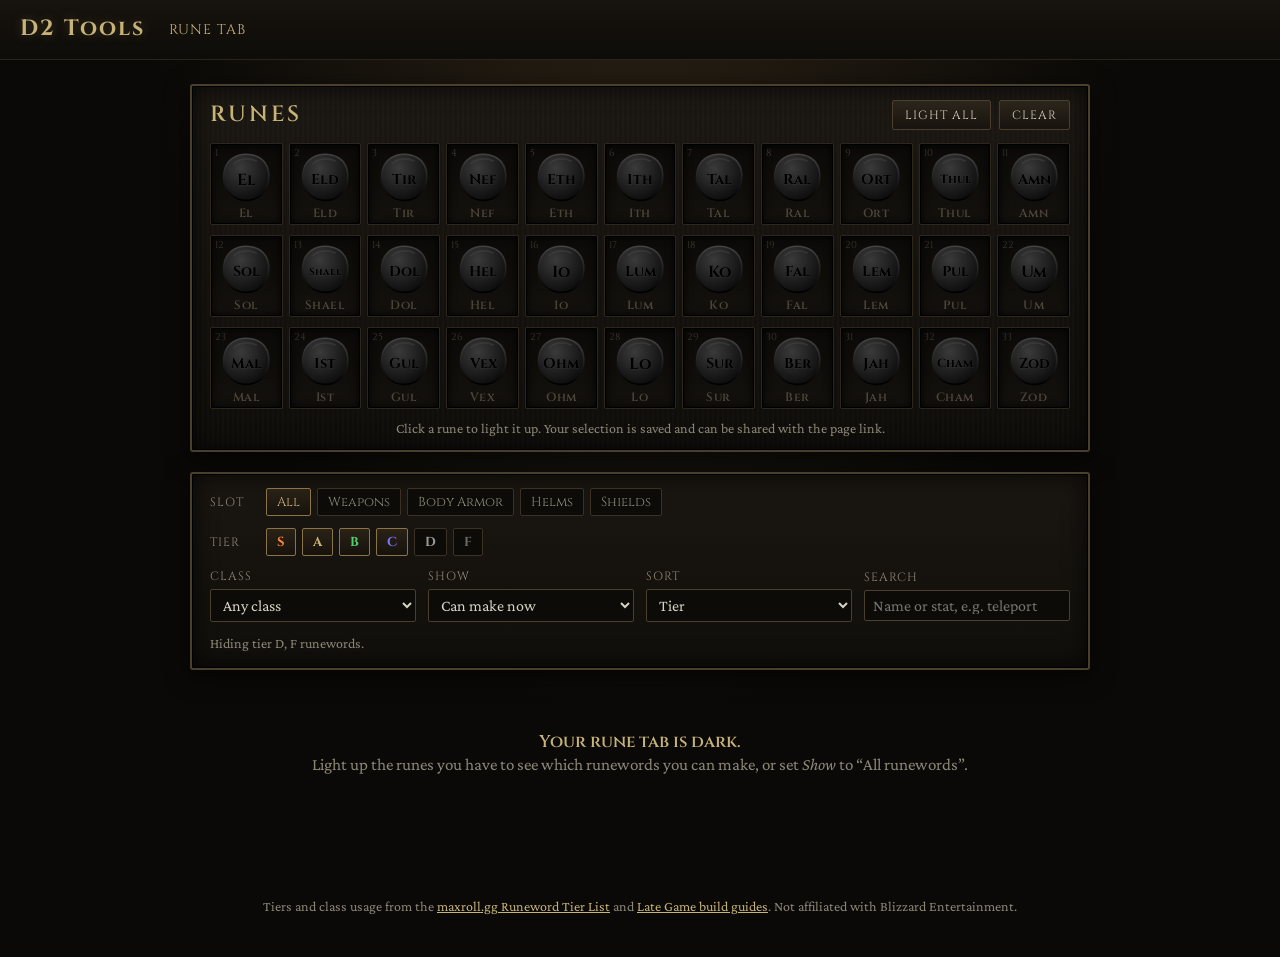
==== runes/index.html @ 654125ef "Add Rune Tab runeword finder and static site shell Static site for d2tools.drnz.se (GitHub Pages, CN" ====
<!doctype html>
<html lang="en">
<head>
  <meta charset="utf-8">
  <meta name="viewport" content="width=device-width, initial-scale=1">
  <title>Rune Tab · D2 Tools</title>
  <meta name="description" content="Light up the runes you own and see which Diablo II: Resurrected runewords you can make.">
  <link rel="stylesheet" href="../assets/site.css">
  <link rel="stylesheet" href="runes.css">
  <script type="module" src="app.js"></script>
</head>
<body>
  <header class="site-header">
    <a class="logo" href="../">D2 Tools</a>
    <nav>
      <a href="./" aria-current="page">Rune Tab</a>
    </nav>
  </header>

  <!-- Shared gradients for the rune stones -->
  <svg width="0" height="0" style="position:absolute" aria-hidden="true">
    <defs>
      <radialGradient id="stone-fill" cx="38%" cy="30%" r="75%">
        <stop offset="0%" stop-color="#f3c47a"/>
        <stop offset="45%" stop-color="#c9843a"/>
        <stop offset="100%" stop-color="#6e3d16"/>
      </radialGradient>
      <linearGradient id="stone-rim" x1="0" y1="0" x2="0" y2="1">
        <stop offset="0%" stop-color="#ffe0a8"/>
        <stop offset="100%" stop-color="#3b200b"/>
      </linearGradient>
    </defs>
  </svg>

  <main>
    <section class="stash panel" aria-labelledby="stash-title">
      <div class="stash-head">
        <h1 id="stash-title">Runes</h1>
        <div class="stash-actions">
          <button type="button" class="btn" data-action="all">Light all</button>
          <button type="button" class="btn" data-action="clear">Clear</button>
        </div>
      </div>
      <div class="rune-grid" id="rune-grid" role="group" aria-label="Runes – click to light up the ones you have"></div>
      <p class="stash-hint">Click a rune to light it up. Your selection is saved and can be shared with the page link.</p>
    </section>

    <section class="filters panel" aria-label="Filters">
      <div class="filter-row">
        <span class="filter-label">Slot</span>
        <div class="chips" id="slot-chips"></div>
      </div>
      <div class="filter-row">
        <span class="filter-label">Tier</span>
        <div class="chips" id="tier-chips"></div>
      </div>
      <div class="filter-row filter-grid">
        <label>
          <span class="filter-label">Class</span>
          <select id="class-select"></select>
        </label>
        <label>
          <span class="filter-label">Show</span>
          <select id="match-select">
            <option value="0">Can make now</option>
            <option value="1">Missing at most 1 rune</option>
            <option value="2">Missing at most 2 runes</option>
            <option value="all">All runewords</option>
          </select>
        </label>
        <label>
          <span class="filter-label">Sort</span>
          <select id="sort-select">
            <option value="tier">Tier</option>
            <option value="level">Required level</option>
            <option value="name">Name</option>
          </select>
        </label>
        <label>
          <span class="filter-label">Search</span>
          <input id="search" type="search" placeholder="Name or stat, e.g. teleport" autocomplete="off">
        </label>
      </div>
      <p class="filter-note" id="filter-note"></p>
    </section>

    <div id="results" aria-live="polite"></div>
  </main>

  <footer class="site-footer">
    Tiers and class usage from the <a href="https://maxroll.gg/d2/tierlists/runeword-tier-list">maxroll.gg Runeword Tier List</a>
    and <a href="https://maxroll.gg/d2/tierlists/overall-tier-list">Late Game build guides</a>.
    Not affiliated with Blizzard Entertainment.
  </footer>
</body>
</html>
---- assets/site.css ----
@import url("https://fonts.googleapis.com/css2?family=Cinzel:wght@400;600;700&family=Crimson+Pro:wght@400;500;600&display=swap");

:root {
  --bg: #0a0907;
  --bg-2: #13110d;
  --panel: #16130f;
  --panel-edge: #4a3f2c;
  --panel-edge-hi: #7a6a48;
  --text: #d8d2c4;
  --muted: #8d8778;
  --gold: #c7b377;        /* unique / runeword name */
  --magic: #7878ff;       /* magic property text */
  --orange: #e8a33d;      /* rune / crafted text */
  --red: #d44a3a;
  --white: #e6e6e6;
  --gray: #8a8a8a;        /* socketed / base text */
  --title-font: "Cinzel", "Trajan Pro", Georgia, serif;
  --body-font: "Crimson Pro", Georgia, serif;
  color-scheme: dark;
}

* { box-sizing: border-box; }

html, body { margin: 0; }

body {
  background:
    radial-gradient(ellipse at 50% -10%, #2a2115 0%, transparent 55%),
    var(--bg);
  color: var(--text);
  font-family: var(--body-font);
  font-size: 17px;
  line-height: 1.4;
  min-height: 100vh;
}

a { color: var(--gold); }

.site-header {
  display: flex;
  align-items: center;
  gap: 24px;
  padding: 14px 20px;
  border-bottom: 1px solid #2b241a;
  background: linear-gradient(#17130e, #0e0c09);
}

.site-header .logo {
  font-family: var(--title-font);
  font-weight: 700;
  font-size: 22px;
  letter-spacing: 2px;
  color: var(--gold);
  text-decoration: none;
  text-shadow: 0 0 12px rgba(199, 179, 119, .25);
}

.site-header nav { display: flex; gap: 18px; flex-wrap: wrap; }

.site-header nav a {
  font-family: var(--title-font);
  font-size: 14px;
  letter-spacing: 1px;
  color: var(--muted);
  text-decoration: none;
  text-transform: uppercase;
}

.site-header nav a:hover,
.site-header nav a[aria-current="page"] { color: var(--gold); }

main {
  max-width: 1200px;
  margin: 0 auto;
  padding: 24px 16px 64px;
}

h1, h2, h3 {
  font-family: var(--title-font);
  color: var(--gold);
  font-weight: 600;
  letter-spacing: 1px;
}

.panel {
  background: linear-gradient(#1a1611, #110f0b);
  border: 2px solid var(--panel-edge);
  box-shadow:
    inset 0 0 0 1px #000,
    inset 0 0 24px rgba(0, 0, 0, .8),
    0 6px 24px rgba(0, 0, 0, .6);
  border-radius: 3px;
}

.site-footer {
  text-align: center;
  color: var(--muted);
  font-size: 14px;
  padding: 24px 16px 40px;
}
---- runes/runes.css ----
/* ---- Rune stash ---------------------------------------------------------- */

.stash {
  max-width: 900px;
  margin: 0 auto 20px;
  padding: 14px 18px 12px;
  background:
    repeating-linear-gradient(90deg, rgba(255,255,255,.012) 0 2px, transparent 2px 5px),
    linear-gradient(#1b1712, #0f0d0a);
}

.stash-head {
  display: flex;
  align-items: center;
  justify-content: space-between;
  gap: 12px;
  margin-bottom: 12px;
}

.stash-head h1 {
  margin: 0;
  font-size: 22px;
  text-transform: uppercase;
  letter-spacing: 3px;
}

.stash-actions { display: flex; gap: 8px; }

.btn {
  font-family: var(--title-font);
  font-size: 12px;
  letter-spacing: 1px;
  text-transform: uppercase;
  color: var(--text);
  background: linear-gradient(#2c251b, #17130e);
  border: 1px solid var(--panel-edge);
  padding: 6px 12px;
  cursor: pointer;
  border-radius: 2px;
}

.btn:hover { border-color: var(--panel-edge-hi); color: var(--gold); }

.rune-grid {
  display: grid;
  gap: 10px 6px;
}

.rune-row {
  display: grid;
  grid-template-columns: repeat(var(--cols, 11), minmax(0, 1fr));
  gap: 6px;
}

.rune {
  position: relative;
  appearance: none;
  display: flex;
  flex-direction: column;
  align-items: center;
  gap: 3px;
  padding: 6px 2px 5px;
  background: linear-gradient(#0b0a08, #14110d);
  border: 1px solid #2d261c;
  box-shadow: inset 0 0 10px #000, inset 0 0 0 1px #000;
  cursor: pointer;
  color: inherit;
  font: inherit;
  border-radius: 2px;
  transition: border-color .15s;
  -webkit-tap-highlight-color: transparent;
}

.rune:hover { border-color: #5b4d33; }
.rune:focus-visible { outline: 2px solid var(--gold); outline-offset: 1px; }

.rune svg {
  width: 100%;
  max-width: 54px;
  aspect-ratio: 1;
  display: block;
  filter: grayscale(1) brightness(.32) contrast(1.1);
  transition: filter .2s;
}

.rune .rune-name {
  font-family: var(--title-font);
  font-size: 12px;
  font-weight: 600;
  color: #4d463a;
  letter-spacing: .5px;
  line-height: 1;
  transition: color .2s;
}

.rune .rune-num {
  position: absolute;
  top: 2px;
  left: 4px;
  font-size: 10px;
  color: #3d372d;
  font-family: var(--title-font);
}

.rune[aria-pressed="true"] {
  border-color: #8a6a32;
  background: radial-gradient(circle at 50% 40%, rgba(232,163,61,.18), transparent 70%), #0e0c09;
}

.rune[aria-pressed="true"] svg {
  filter: drop-shadow(0 0 6px rgba(255, 170, 60, .55));
}

.rune[aria-pressed="true"] .rune-name { color: var(--orange); }
.rune[aria-pressed="true"] .rune-num { color: #8a7650; }

.stone-glyph {
  font-family: var(--title-font);
  font-weight: 700;
  fill: #3a1d07;
  paint-order: stroke;
  stroke: rgba(255, 225, 170, .35);
  stroke-width: 1px;
}

.stash-hint {
  margin: 10px 0 0;
  font-size: 14px;
  color: var(--muted);
  text-align: center;
}

@media (max-width: 620px) {
  .stash { padding: 12px 8px 10px; }
  .rune-grid { gap: 6px; }
  .rune-row { gap: 3px; }
  .rune { padding: 4px 0 3px; }
  .rune .rune-name { font-size: 9px; letter-spacing: 0; }
  .rune .rune-num { display: none; }
}

/* ---- Filters ------------------------------------------------------------- */

.filters {
  max-width: 900px;
  margin: 0 auto 28px;
  padding: 14px 18px;
  display: grid;
  gap: 12px;
}

.filter-row { display: flex; align-items: center; gap: 12px; flex-wrap: wrap; }

.filter-label {
  font-family: var(--title-font);
  font-size: 12px;
  letter-spacing: 1px;
  text-transform: uppercase;
  color: var(--muted);
  min-width: 44px;
}

.filter-grid {
  display: grid;
  grid-template-columns: repeat(auto-fit, minmax(180px, 1fr));
  gap: 12px;
}

.filter-grid label { display: grid; gap: 4px; }

select, input[type="search"] {
  font-family: var(--body-font);
  font-size: 16px;
  color: var(--text);
  background: #0c0b08;
  border: 1px solid var(--panel-edge);
  padding: 6px 8px;
  border-radius: 2px;
  width: 100%;
}

select:focus, input:focus { outline: 1px solid var(--gold); }

.chips { display: flex; flex-wrap: wrap; gap: 6px; }

.chip {
  font-family: var(--title-font);
  font-size: 13px;
  color: var(--muted);
  background: #0c0b08;
  border: 1px solid #3a3124;
  padding: 4px 10px;
  border-radius: 2px;
  cursor: pointer;
}

.chip[aria-pressed="true"] {
  color: var(--gold);
  border-color: #8a7446;
  background: linear-gradient(#2a2217, #16120d);
}

.chip .tier-letter { font-weight: 700; }

.filter-note { margin: 0; font-size: 14px; color: var(--muted); }

/* ---- Results ------------------------------------------------------------- */

.slot-section { margin-bottom: 32px; }

.slot-section h2 {
  display: flex;
  align-items: baseline;
  gap: 10px;
  font-size: 20px;
  margin: 0 0 12px;
  padding-bottom: 6px;
  border-bottom: 1px solid #2b241a;
}

.slot-section h2 .count { font-size: 14px; color: var(--muted); font-family: var(--body-font); }

.tiles {
  display: grid;
  grid-template-columns: repeat(auto-fill, minmax(270px, 1fr));
  gap: 14px;
  align-items: start;
}

.tile {
  position: relative;
  background: rgba(4, 4, 4, .92);
  border: 1px solid #2c2c2c;
  box-shadow: 0 4px 18px rgba(0,0,0,.6);
  padding: 14px 14px 12px;
  text-align: center;
  font-family: var(--body-font);
  font-size: 16px;
  line-height: 1.3;
}

.tile.partial { opacity: .78; border-style: dashed; }

.tile-name {
  font-family: var(--title-font);
  color: var(--gold);
  font-size: 19px;
  font-weight: 600;
  margin: 0 22px 2px;
}

.tile-bases { color: var(--gray); font-size: 15px; }

.tile-runes { color: var(--gold); margin: 4px 0; letter-spacing: .3px; }
.tile-runes .missing { color: var(--red); }

.tile-level { color: var(--white); font-size: 15px; }
.tile-level.too-high { color: var(--red); }

.tile-stats { list-style: none; padding: 0; margin: 8px 0 0; color: var(--magic); }
.tile-stats li { margin: 1px 0; }

.tile-note { color: var(--gray); font-size: 14px; font-style: italic; margin-top: 6px; }

.tier-badge {
  position: absolute;
  top: 8px;
  right: 8px;
  width: 26px;
  height: 26px;
  display: grid;
  place-items: center;
  font-family: var(--title-font);
  font-weight: 700;
  font-size: 14px;
  border: 1px solid currentColor;
  border-radius: 2px;
}

.tier-S { color: #ff8a3d; }
.tier-A { color: #c7b377; }
.tier-B { color: #4fd06a; }
.tier-C { color: #7878ff; }
.tier-D { color: #9a9a9a; }
.tier-F { color: #6a6a6a; }

.tile-usage {
  margin-top: 10px;
  padding-top: 8px;
  border-top: 1px solid #1f1f1f;
  display: flex;
  flex-wrap: wrap;
  justify-content: center;
  gap: 4px;
}

.use-chip {
  font-size: 13px;
  color: #b8b0a0;
  background: #121110;
  border: 1px solid #2a2722;
  padding: 1px 7px;
  border-radius: 10px;
  white-space: nowrap;
}

.use-chip b { font-weight: 600; }

.empty {
  max-width: 900px;
  margin: 0 auto;
  text-align: center;
  color: var(--muted);
  padding: 32px 16px;
}

.empty strong { color: var(--gold); font-family: var(--title-font); font-weight: 600; }
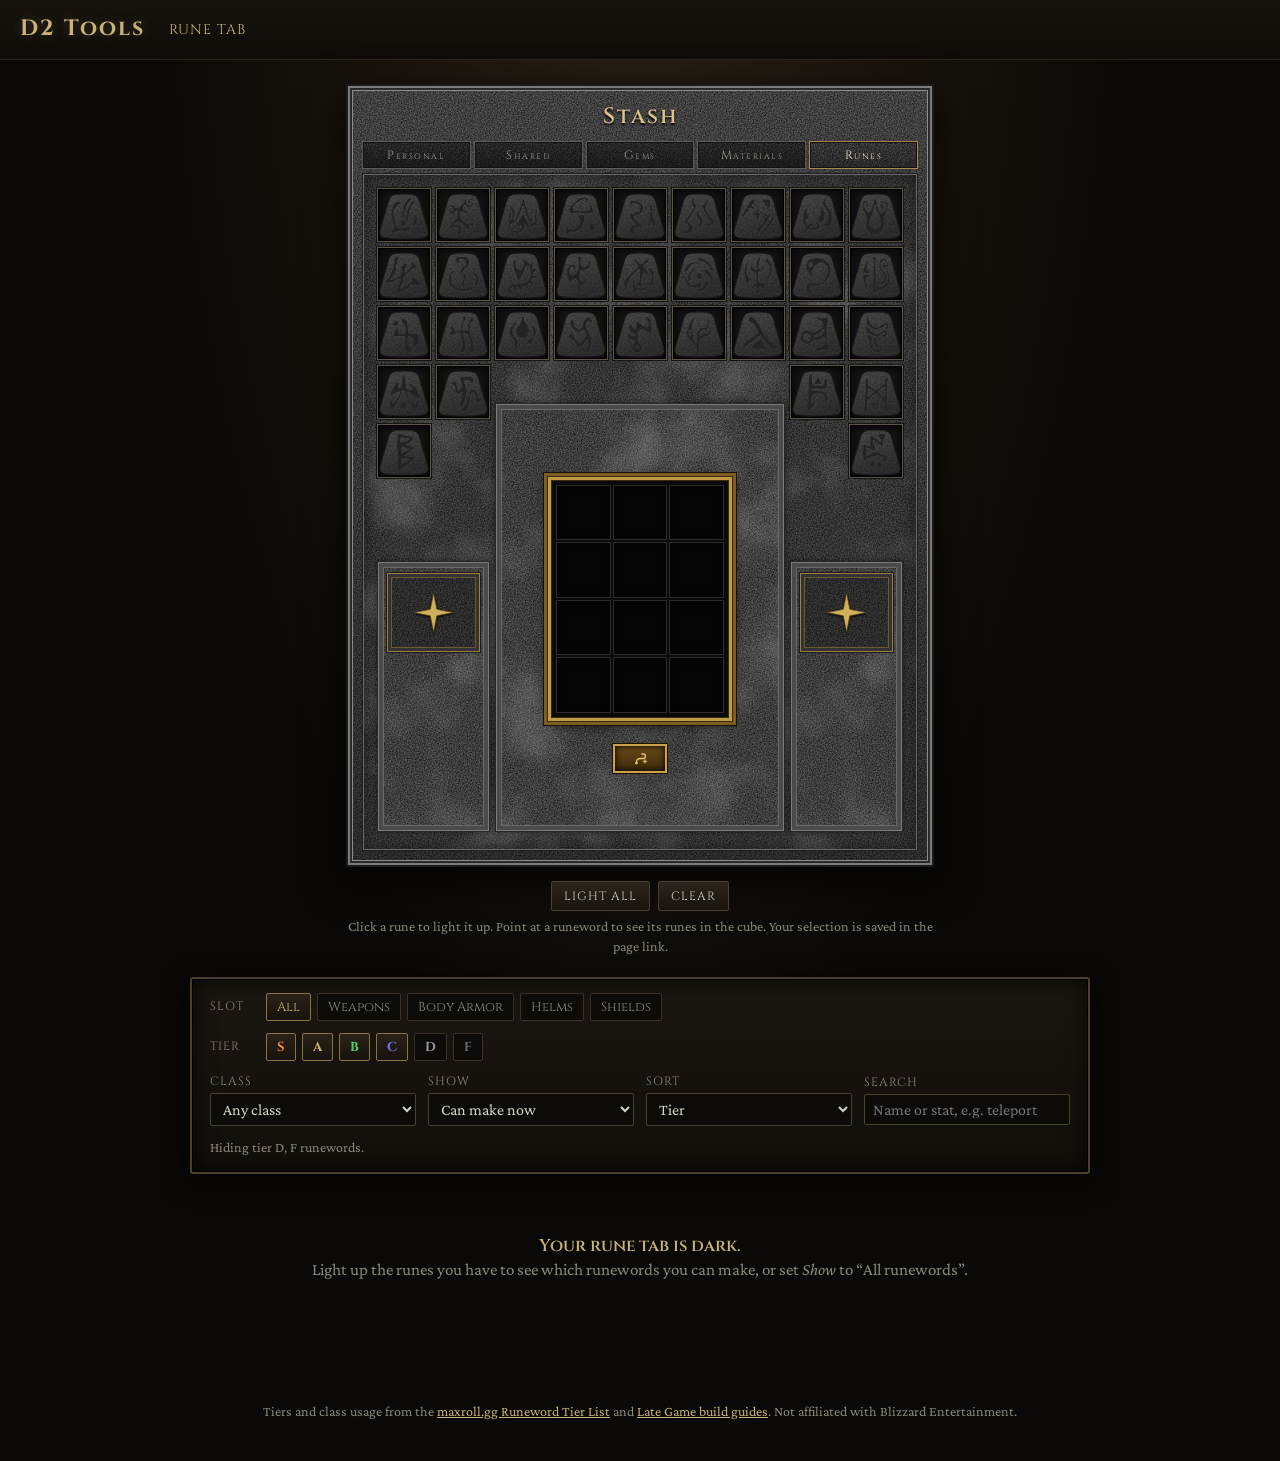
==== commit 856878c8: "Match the in-game Runes tab layout and rune icons Lay the rune grid out like the D2R stash Runes tab" ====
--- a/runes/index.html
+++ b/runes/index.html
@@ -17,33 +17,54 @@
     </nav>
   </header>
 
-  <!-- Shared gradients for the rune stones -->
+  <!-- Shared paint for the rune stones; glyph paths are added by app.js -->
   <svg width="0" height="0" style="position:absolute" aria-hidden="true">
-    <defs>
-      <radialGradient id="stone-fill" cx="38%" cy="30%" r="75%">
-        <stop offset="0%" stop-color="#f3c47a"/>
-        <stop offset="45%" stop-color="#c9843a"/>
-        <stop offset="100%" stop-color="#6e3d16"/>
-      </radialGradient>
-      <linearGradient id="stone-rim" x1="0" y1="0" x2="0" y2="1">
-        <stop offset="0%" stop-color="#ffe0a8"/>
-        <stop offset="100%" stop-color="#3b200b"/>
+    <defs id="rune-defs">
+      <linearGradient id="stone-lit" x1="0" y1="0" x2="0.35" y2="1">
+        <stop offset="0%" stop-color="#e2e1dd"/>
+        <stop offset="55%" stop-color="#bcbbb6"/>
+        <stop offset="100%" stop-color="#8f8e89"/>
       </linearGradient>
+      <linearGradient id="stone-dim" x1="0" y1="0" x2="0.35" y2="1">
+        <stop offset="0%" stop-color="#4b4b4a"/>
+        <stop offset="100%" stop-color="#303030"/>
+      </linearGradient>
+      <filter id="stone-noise" x="0" y="0" width="100%" height="100%">
+        <feTurbulence type="fractalNoise" baseFrequency="0.55" numOctaves="3" seed="7" result="n"/>
+        <feColorMatrix in="n" type="matrix" values="0 0 0 0 0  0 0 0 0 0  0 0 0 0 0  0 0 0 -1.6 1.05" result="speck"/>
+        <feComposite in="speck" in2="SourceAlpha" operator="in"/>
+      </filter>
+      <path id="compass" d="M20 2L23 17L38 20L23 23L20 38L17 23L2 20L17 17Z" fill="#cfae5c" stroke="#5a4515" stroke-width=".6"/>
+      <path id="stone" d="M13.5 5.5C17 4.2 29 4.2 32.5 5.5C34.5 6.2 35.5 7.5 36.3 9.5L43.8 35.5C45 39.5 44 42.6 40 43.2C29 44.6 17 44.6 6 43.2C2 42.6 1 39.5 2.2 35.5L9.7 9.5C10.5 7.5 11.5 6.2 13.5 5.5Z"/>
     </defs>
   </svg>
 
   <main>
-    <section class="stash panel" aria-labelledby="stash-title">
-      <div class="stash-head">
-        <h1 id="stash-title">Runes</h1>
-        <div class="stash-actions">
-          <button type="button" class="btn" data-action="all">Light all</button>
-          <button type="button" class="btn" data-action="clear">Clear</button>
+    <section class="stash" aria-labelledby="stash-title">
+      <div class="stash-title"><h1 id="stash-title">Stash</h1></div>
+      <div class="stash-tabs" aria-hidden="true">
+        <span>Personal</span><span>Shared</span><span>Gems</span><span>Materials</span><span class="active">Runes</span>
+      </div>
+      <div class="stash-body">
+        <div class="stash-grid" id="rune-grid" role="group" aria-label="Runes – click to light up the ones you have">
+          <div class="raised cube-block" aria-hidden="true"></div>
+          <div class="raised wing wing-left" aria-hidden="true"></div>
+          <div class="raised wing wing-right" aria-hidden="true"></div>
+          <div class="ornament ornament-left" aria-hidden="true"><svg viewBox="0 0 40 40"><use href="#compass"/></svg></div>
+          <div class="ornament ornament-right" aria-hidden="true"><svg viewBox="0 0 40 40"><use href="#compass"/></svg></div>
+          <div class="cube" id="cube" aria-label="Horadric Cube – shows the runes of the runeword you point at"></div>
+          <div class="transmute" aria-hidden="true">
+            <svg viewBox="0 0 40 40"><path d="M11 28c0-6 3-9 8-9h6c4 0 6-2 6-5s-2-5-5-5h-3" fill="none" stroke="#e7c870" stroke-width="3" stroke-linecap="round"/><circle cx="11" cy="29" r="3" fill="#e7c870"/><path d="M26 25h8M30 21v8" stroke="#e7c870" stroke-width="2.4" stroke-linecap="round"/></svg>
+          </div>
         </div>
       </div>
-      <div class="rune-grid" id="rune-grid" role="group" aria-label="Runes – click to light up the ones you have"></div>
-      <p class="stash-hint">Click a rune to light it up. Your selection is saved and can be shared with the page link.</p>
     </section>
+    <div class="stash-actions">
+      <button type="button" class="btn" data-action="all">Light all</button>
+      <button type="button" class="btn" data-action="clear">Clear</button>
+    </div>
+    <p class="stash-hint">Click a rune to light it up. Point at a runeword to see its runes in the cube. Your selection is saved in the page link.</p>
+    <div class="rune-tip" id="rune-tip" hidden></div>
 
     <section class="filters panel" aria-label="Filters">
       <div class="filter-row">
--- a/runes/runes.css
+++ b/runes/runes.css
@@ -1,30 +1,207 @@
-/* ---- Rune stash ---------------------------------------------------------- */
+/* ---- Rune stash (modelled on the D2R stash Runes tab) --------------------- */
 
 .stash {
-  max-width: 900px;
-  margin: 0 auto 20px;
-  padding: 14px 18px 12px;
-  background:
-    repeating-linear-gradient(90deg, rgba(255,255,255,.012) 0 2px, transparent 2px 5px),
-    linear-gradient(#1b1712, #0f0d0a);
-}
-
-.stash-head {
-  display: flex;
-  align-items: center;
-  justify-content: space-between;
-  gap: 12px;
-  margin-bottom: 12px;
-}
-
-.stash-head h1 {
+  --cell: min(54px, calc((100vw - 32px - 64px - 8 * var(--gap)) / 9));
+  --gap: 5px;
+  --noise: url("data:image/svg+xml;utf8,<svg xmlns='http://www.w3.org/2000/svg' width='220' height='220'><filter id='n'><feTurbulence type='fractalNoise' baseFrequency='.75' numOctaves='3' stitchTiles='stitch'/><feColorMatrix values='0 0 0 0 0 0 0 0 0 0 0 0 0 0 0 0 0 0 -1.2 .9'/></filter><rect width='100%' height='100%' filter='url(%23n)'/></svg>");
+  --blotch: url("data:image/svg+xml;utf8,<svg xmlns='http://www.w3.org/2000/svg' width='600' height='600'><filter id='b'><feTurbulence type='fractalNoise' baseFrequency='.012' numOctaves='4' seed='4' stitchTiles='stitch'/><feColorMatrix values='0 0 0 0 1 0 0 0 0 1 0 0 0 0 1 0 0 0 .45 -.2'/></filter><rect width='100%' height='100%' filter='url(%23b)'/></svg>");
+  width: fit-content;
+  margin: 0 auto;
+  padding: 6px;
+  background: var(--noise), linear-gradient(#5b5b5b, #3c3c3c);
+  border: 2px solid #1b1b1b;
+  box-shadow:
+    inset 0 0 0 2px #7a7a7a,
+    inset 0 0 0 4px #2a2a2a,
+    inset 0 0 0 5px #8c8c8c,
+    0 10px 40px rgba(0, 0, 0, .8);
+  border-radius: 2px;
+}
+
+.stash-title {
+  text-align: center;
+  padding: 10px 0 8px;
+}
+
+.stash-title h1 {
   margin: 0;
   font-size: 22px;
-  text-transform: uppercase;
-  letter-spacing: 3px;
-}
-
-.stash-actions { display: flex; gap: 8px; }
+  font-weight: 600;
+  letter-spacing: 2px;
+  color: #d9c38a;
+  text-shadow: 0 2px 2px #000;
+}
+
+.stash-tabs {
+  display: grid;
+  grid-template-columns: repeat(5, 1fr);
+  gap: 3px;
+  margin: 0 8px;
+}
+
+.stash-tabs span {
+  font-family: var(--title-font);
+  font-size: clamp(9px, 2.2vw, 12px);
+  font-variant: small-caps;
+  letter-spacing: 1.5px;
+  color: #9d9a92;
+  text-align: center;
+  padding: 5px 2px;
+  background: var(--noise), linear-gradient(#383838, #262626);
+  border: 1px solid #5c5c5c;
+  box-shadow: inset 0 0 0 1px #111;
+  white-space: nowrap;
+  overflow: hidden;
+}
+
+.stash-tabs span.active {
+  color: #efe6cf;
+  background: var(--noise), linear-gradient(#4d4d4d, #3a3a3a);
+  border-color: #a38a4e;
+}
+
+.stash-body {
+  margin: 4px 8px 8px;
+  padding: 14px 14px 18px;
+  background: var(--blotch), var(--noise), #4a4a4a;
+  border: 1px solid #1d1d1d;
+  box-shadow: inset 0 0 0 1px #6c6c6c, inset 0 0 18px rgba(0, 0, 0, .6);
+}
+
+.stash-grid {
+  position: relative;
+  display: grid;
+  grid-template-columns: repeat(9, var(--cell));
+  grid-auto-rows: var(--cell);
+  gap: var(--gap);
+}
+
+/* The raised stone block that holds the cube, and its side wings. */
+.raised {
+  background: var(--blotch), var(--noise), #575757;
+  border: 1px solid #262626;
+  box-shadow: inset 0 0 0 1px #7b7b7b, inset 0 0 0 5px #4b4b4b, inset 0 0 0 6px #6a6a6a, 0 0 6px rgba(0,0,0,.5);
+}
+
+.cube-block { grid-column: 3 / 8; grid-row: 4 / 12; margin-top: calc(var(--cell) * .7); }
+.wing { grid-row: 7 / 12; margin-top: calc(var(--cell) * .35); }
+.wing-left { grid-column: 1 / 3; }
+.wing-right { grid-column: 8 / 10; }
+
+.ornament {
+  z-index: 1;
+  grid-row: 7 / 9;
+  margin: calc(var(--cell) * .55) calc(var(--gap) + 4px) calc(var(--cell) * .05);
+  display: grid;
+  place-items: center;
+  background: var(--noise), #3e3e3e;
+  border: 1px solid #1b1b1b;
+  box-shadow: inset 0 0 0 1px #9c7f3e, inset 0 0 0 4px #333, inset 0 0 0 5px #6d5a2c;
+}
+.ornament svg { width: 55%; height: 55%; filter: drop-shadow(0 1px 1px #000); }
+.ornament-left { grid-column: 1 / 3; }
+.ornament-right { grid-column: 8 / 10; }
+
+.cube {
+  z-index: 1;
+  grid-column: 4 / 7;
+  grid-row: 6 / 10;
+  margin: calc(var(--cell) * -.12);
+  display: grid;
+  grid-template-columns: repeat(3, 1fr);
+  grid-template-rows: repeat(4, 1fr);
+  gap: 2px;
+  padding: 5px;
+  background: #0a0a0a;
+  border: 3px solid #c29a45;
+  box-shadow:
+    inset 0 0 0 1px #3a2a0d,
+    0 0 0 1px #3a2a0d,
+    0 0 0 4px #7c5e22,
+    0 0 0 5px #1a1206,
+    0 4px 12px rgba(0,0,0,.7);
+}
+
+.cube-cell {
+  background: #050505;
+  box-shadow: inset 0 0 0 1px #2c2c2c, inset 0 0 8px #000;
+  display: grid;
+  place-items: center;
+}
+.cube-cell svg { width: 92%; height: 92%; }
+
+.transmute {
+  z-index: 1;
+  grid-column: 5 / 6;
+  grid-row: 10 / 11;
+  margin-top: calc(var(--cell) * .45);
+  display: grid;
+  place-items: center;
+  background: linear-gradient(#6b4b17, #3b280a);
+  border: 2px solid #caa24c;
+  box-shadow: 0 0 0 1px #1b1206, inset 0 0 6px #000;
+}
+.transmute svg { width: 70%; height: 70%; }
+
+/* Rune slots */
+.rune {
+  position: relative;
+  z-index: 2;
+  appearance: none;
+  padding: 0;
+  margin: 0;
+  width: var(--cell);
+  height: var(--cell);
+  background: #121212;
+  border: 1px solid #5f5543;
+  box-shadow: 0 0 0 1px #151515, inset 0 0 0 1px #000, inset 0 0 10px #000;
+  cursor: pointer;
+  -webkit-tap-highlight-color: transparent;
+}
+
+.rune svg { display: block; width: 100%; height: 100%; }
+
+.rune:hover { border-color: #9a8a66; }
+.rune:focus-visible { outline: 2px solid #d9c38a; outline-offset: 1px; }
+
+.st { stroke: #1a1a1a; stroke-width: .8; }
+.st-lit, .lit .st-dim { display: none; }
+.lit .st-lit { display: inline; }
+.st-tex { opacity: .35; }
+.gl { fill: #232323; }
+.gl-hi { fill: rgba(255, 255, 255, .05); }
+
+.lit .st { stroke: #4f4d49; }
+.lit .st-tex { opacity: .28; }
+.lit .gl { fill: #1b1915; }
+.lit .gl-hi { fill: rgba(255, 255, 255, .42); }
+
+.rune:hover .st { filter: brightness(1.12); }
+
+/* In-game style item tooltip for runes */
+.rune-tip {
+  position: fixed;
+  z-index: 50;
+  pointer-events: none;
+  padding: 6px 10px;
+  background: rgba(0, 0, 0, .9);
+  border: 1px solid #333;
+  text-align: center;
+  font-family: var(--body-font);
+  font-size: 15px;
+  line-height: 1.3;
+  white-space: nowrap;
+  transform: translate(-50%, -100%);
+}
+.rune-tip .n { color: var(--orange); font-family: var(--title-font); font-weight: 600; }
+.rune-tip .l { color: var(--white); }
+
+.stash-actions {
+  display: flex;
+  justify-content: center;
+  gap: 8px;
+  margin: 14px 0 6px;
+}
 
 .btn {
   font-family: var(--title-font);
@@ -41,103 +218,21 @@
 
 .btn:hover { border-color: var(--panel-edge-hi); color: var(--gold); }
 
-.rune-grid {
-  display: grid;
-  gap: 10px 6px;
-}
-
-.rune-row {
-  display: grid;
-  grid-template-columns: repeat(var(--cols, 11), minmax(0, 1fr));
-  gap: 6px;
-}
-
-.rune {
-  position: relative;
-  appearance: none;
-  display: flex;
-  flex-direction: column;
-  align-items: center;
-  gap: 3px;
-  padding: 6px 2px 5px;
-  background: linear-gradient(#0b0a08, #14110d);
-  border: 1px solid #2d261c;
-  box-shadow: inset 0 0 10px #000, inset 0 0 0 1px #000;
-  cursor: pointer;
-  color: inherit;
-  font: inherit;
-  border-radius: 2px;
-  transition: border-color .15s;
-  -webkit-tap-highlight-color: transparent;
-}
-
-.rune:hover { border-color: #5b4d33; }
-.rune:focus-visible { outline: 2px solid var(--gold); outline-offset: 1px; }
-
-.rune svg {
-  width: 100%;
-  max-width: 54px;
-  aspect-ratio: 1;
-  display: block;
-  filter: grayscale(1) brightness(.32) contrast(1.1);
-  transition: filter .2s;
-}
-
-.rune .rune-name {
-  font-family: var(--title-font);
-  font-size: 12px;
-  font-weight: 600;
-  color: #4d463a;
-  letter-spacing: .5px;
-  line-height: 1;
-  transition: color .2s;
-}
-
-.rune .rune-num {
-  position: absolute;
-  top: 2px;
-  left: 4px;
-  font-size: 10px;
-  color: #3d372d;
-  font-family: var(--title-font);
-}
-
-.rune[aria-pressed="true"] {
-  border-color: #8a6a32;
-  background: radial-gradient(circle at 50% 40%, rgba(232,163,61,.18), transparent 70%), #0e0c09;
-}
-
-.rune[aria-pressed="true"] svg {
-  filter: drop-shadow(0 0 6px rgba(255, 170, 60, .55));
-}
-
-.rune[aria-pressed="true"] .rune-name { color: var(--orange); }
-.rune[aria-pressed="true"] .rune-num { color: #8a7650; }
-
-.stone-glyph {
-  font-family: var(--title-font);
-  font-weight: 700;
-  fill: #3a1d07;
-  paint-order: stroke;
-  stroke: rgba(255, 225, 170, .35);
-  stroke-width: 1px;
-}
-
 .stash-hint {
-  margin: 10px 0 0;
+  margin: 0 auto 20px;
+  max-width: 600px;
   font-size: 14px;
   color: var(--muted);
   text-align: center;
 }
 
 @media (max-width: 620px) {
-  .stash { padding: 12px 8px 10px; }
-  .rune-grid { gap: 6px; }
-  .rune-row { gap: 3px; }
-  .rune { padding: 4px 0 3px; }
-  .rune .rune-name { font-size: 9px; letter-spacing: 0; }
-  .rune .rune-num { display: none; }
-}
+  .stash { --gap: 3px; --cell: calc((100vw - 32px - 36px - 8 * var(--gap)) / 9); padding: 4px; }
+  .stash-body { margin: 4px 4px 6px; padding: 8px 6px 10px; }
+  .stash-tabs { margin: 0 4px; }
+}
+
+.tile.previewed { border-color: #8a7446; }
 
 /* ---- Filters ------------------------------------------------------------- */
 
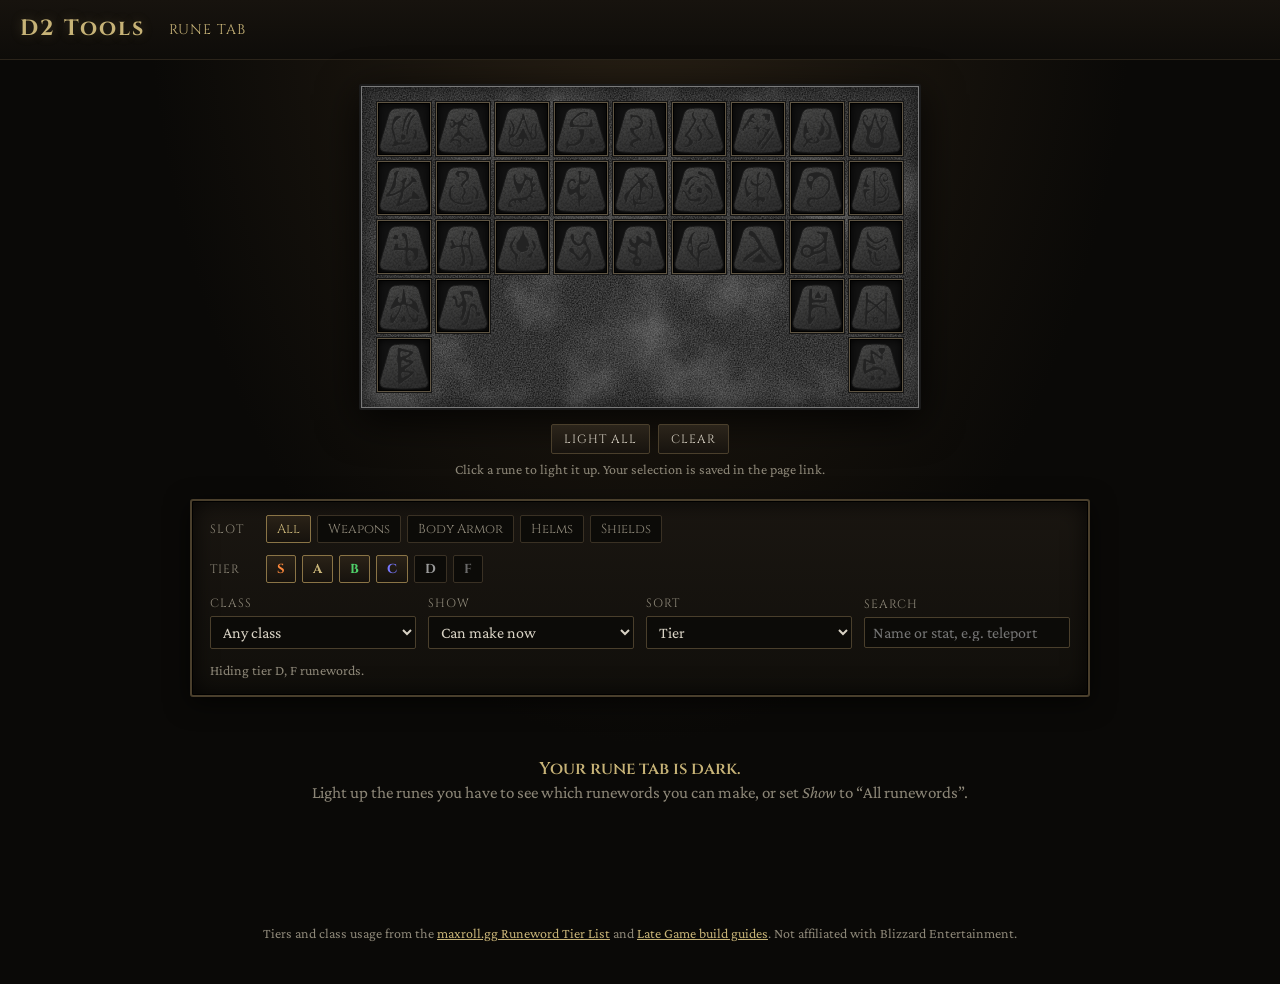
==== commit 11f1ac28: "Show only the rune grid and add full in-game rune tooltips Drop the stash title, tabs, cube and orna" ====
--- a/runes/index.html
+++ b/runes/index.html
@@ -34,36 +34,19 @@
         <feColorMatrix in="n" type="matrix" values="0 0 0 0 0  0 0 0 0 0  0 0 0 0 0  0 0 0 -1.6 1.05" result="speck"/>
         <feComposite in="speck" in2="SourceAlpha" operator="in"/>
       </filter>
-      <path id="compass" d="M20 2L23 17L38 20L23 23L20 38L17 23L2 20L17 17Z" fill="#cfae5c" stroke="#5a4515" stroke-width=".6"/>
       <path id="stone" d="M13.5 5.5C17 4.2 29 4.2 32.5 5.5C34.5 6.2 35.5 7.5 36.3 9.5L43.8 35.5C45 39.5 44 42.6 40 43.2C29 44.6 17 44.6 6 43.2C2 42.6 1 39.5 2.2 35.5L9.7 9.5C10.5 7.5 11.5 6.2 13.5 5.5Z"/>
     </defs>
   </svg>
 
   <main>
-    <section class="stash" aria-labelledby="stash-title">
-      <div class="stash-title"><h1 id="stash-title">Stash</h1></div>
-      <div class="stash-tabs" aria-hidden="true">
-        <span>Personal</span><span>Shared</span><span>Gems</span><span>Materials</span><span class="active">Runes</span>
-      </div>
-      <div class="stash-body">
-        <div class="stash-grid" id="rune-grid" role="group" aria-label="Runes – click to light up the ones you have">
-          <div class="raised cube-block" aria-hidden="true"></div>
-          <div class="raised wing wing-left" aria-hidden="true"></div>
-          <div class="raised wing wing-right" aria-hidden="true"></div>
-          <div class="ornament ornament-left" aria-hidden="true"><svg viewBox="0 0 40 40"><use href="#compass"/></svg></div>
-          <div class="ornament ornament-right" aria-hidden="true"><svg viewBox="0 0 40 40"><use href="#compass"/></svg></div>
-          <div class="cube" id="cube" aria-label="Horadric Cube – shows the runes of the runeword you point at"></div>
-          <div class="transmute" aria-hidden="true">
-            <svg viewBox="0 0 40 40"><path d="M11 28c0-6 3-9 8-9h6c4 0 6-2 6-5s-2-5-5-5h-3" fill="none" stroke="#e7c870" stroke-width="3" stroke-linecap="round"/><circle cx="11" cy="29" r="3" fill="#e7c870"/><path d="M26 25h8M30 21v8" stroke="#e7c870" stroke-width="2.4" stroke-linecap="round"/></svg>
-          </div>
-        </div>
-      </div>
+    <section class="stash" aria-label="Runes">
+      <div class="stash-grid" id="rune-grid" role="group" aria-label="Runes – click to light up the ones you have"></div>
     </section>
     <div class="stash-actions">
       <button type="button" class="btn" data-action="all">Light all</button>
       <button type="button" class="btn" data-action="clear">Clear</button>
     </div>
-    <p class="stash-hint">Click a rune to light it up. Point at a runeword to see its runes in the cube. Your selection is saved in the page link.</p>
+    <p class="stash-hint">Click a rune to light it up. Your selection is saved in the page link.</p>
     <div class="rune-tip" id="rune-tip" hidden></div>
 
     <section class="filters panel" aria-label="Filters">
--- a/runes/runes.css
+++ b/runes/runes.css
@@ -1,71 +1,20 @@
 /* ---- Rune stash (modelled on the D2R stash Runes tab) --------------------- */
 
 .stash {
-  --cell: min(54px, calc((100vw - 32px - 64px - 8 * var(--gap)) / 9));
+  --cell: min(54px, calc((100vw - 32px - 40px - 8 * var(--gap)) / 9));
   --gap: 5px;
   --noise: url("data:image/svg+xml;utf8,<svg xmlns='http://www.w3.org/2000/svg' width='220' height='220'><filter id='n'><feTurbulence type='fractalNoise' baseFrequency='.75' numOctaves='3' stitchTiles='stitch'/><feColorMatrix values='0 0 0 0 0 0 0 0 0 0 0 0 0 0 0 0 0 0 -1.2 .9'/></filter><rect width='100%' height='100%' filter='url(%23n)'/></svg>");
   --blotch: url("data:image/svg+xml;utf8,<svg xmlns='http://www.w3.org/2000/svg' width='600' height='600'><filter id='b'><feTurbulence type='fractalNoise' baseFrequency='.012' numOctaves='4' seed='4' stitchTiles='stitch'/><feColorMatrix values='0 0 0 0 1 0 0 0 0 1 0 0 0 0 1 0 0 0 .45 -.2'/></filter><rect width='100%' height='100%' filter='url(%23b)'/></svg>");
   width: fit-content;
   margin: 0 auto;
-  padding: 6px;
-  background: var(--noise), linear-gradient(#5b5b5b, #3c3c3c);
+  padding: 16px;
+  background: var(--blotch), var(--noise), #4a4a4a;
   border: 2px solid #1b1b1b;
   box-shadow:
-    inset 0 0 0 2px #7a7a7a,
-    inset 0 0 0 4px #2a2a2a,
-    inset 0 0 0 5px #8c8c8c,
+    inset 0 0 0 1px #7a7a7a,
+    inset 0 0 18px rgba(0, 0, 0, .6),
     0 10px 40px rgba(0, 0, 0, .8);
   border-radius: 2px;
-}
-
-.stash-title {
-  text-align: center;
-  padding: 10px 0 8px;
-}
-
-.stash-title h1 {
-  margin: 0;
-  font-size: 22px;
-  font-weight: 600;
-  letter-spacing: 2px;
-  color: #d9c38a;
-  text-shadow: 0 2px 2px #000;
-}
-
-.stash-tabs {
-  display: grid;
-  grid-template-columns: repeat(5, 1fr);
-  gap: 3px;
-  margin: 0 8px;
-}
-
-.stash-tabs span {
-  font-family: var(--title-font);
-  font-size: clamp(9px, 2.2vw, 12px);
-  font-variant: small-caps;
-  letter-spacing: 1.5px;
-  color: #9d9a92;
-  text-align: center;
-  padding: 5px 2px;
-  background: var(--noise), linear-gradient(#383838, #262626);
-  border: 1px solid #5c5c5c;
-  box-shadow: inset 0 0 0 1px #111;
-  white-space: nowrap;
-  overflow: hidden;
-}
-
-.stash-tabs span.active {
-  color: #efe6cf;
-  background: var(--noise), linear-gradient(#4d4d4d, #3a3a3a);
-  border-color: #a38a4e;
-}
-
-.stash-body {
-  margin: 4px 8px 8px;
-  padding: 14px 14px 18px;
-  background: var(--blotch), var(--noise), #4a4a4a;
-  border: 1px solid #1d1d1d;
-  box-shadow: inset 0 0 0 1px #6c6c6c, inset 0 0 18px rgba(0, 0, 0, .6);
 }
 
 .stash-grid {
@@ -75,73 +24,6 @@
   grid-auto-rows: var(--cell);
   gap: var(--gap);
 }
-
-/* The raised stone block that holds the cube, and its side wings. */
-.raised {
-  background: var(--blotch), var(--noise), #575757;
-  border: 1px solid #262626;
-  box-shadow: inset 0 0 0 1px #7b7b7b, inset 0 0 0 5px #4b4b4b, inset 0 0 0 6px #6a6a6a, 0 0 6px rgba(0,0,0,.5);
-}
-
-.cube-block { grid-column: 3 / 8; grid-row: 4 / 12; margin-top: calc(var(--cell) * .7); }
-.wing { grid-row: 7 / 12; margin-top: calc(var(--cell) * .35); }
-.wing-left { grid-column: 1 / 3; }
-.wing-right { grid-column: 8 / 10; }
-
-.ornament {
-  z-index: 1;
-  grid-row: 7 / 9;
-  margin: calc(var(--cell) * .55) calc(var(--gap) + 4px) calc(var(--cell) * .05);
-  display: grid;
-  place-items: center;
-  background: var(--noise), #3e3e3e;
-  border: 1px solid #1b1b1b;
-  box-shadow: inset 0 0 0 1px #9c7f3e, inset 0 0 0 4px #333, inset 0 0 0 5px #6d5a2c;
-}
-.ornament svg { width: 55%; height: 55%; filter: drop-shadow(0 1px 1px #000); }
-.ornament-left { grid-column: 1 / 3; }
-.ornament-right { grid-column: 8 / 10; }
-
-.cube {
-  z-index: 1;
-  grid-column: 4 / 7;
-  grid-row: 6 / 10;
-  margin: calc(var(--cell) * -.12);
-  display: grid;
-  grid-template-columns: repeat(3, 1fr);
-  grid-template-rows: repeat(4, 1fr);
-  gap: 2px;
-  padding: 5px;
-  background: #0a0a0a;
-  border: 3px solid #c29a45;
-  box-shadow:
-    inset 0 0 0 1px #3a2a0d,
-    0 0 0 1px #3a2a0d,
-    0 0 0 4px #7c5e22,
-    0 0 0 5px #1a1206,
-    0 4px 12px rgba(0,0,0,.7);
-}
-
-.cube-cell {
-  background: #050505;
-  box-shadow: inset 0 0 0 1px #2c2c2c, inset 0 0 8px #000;
-  display: grid;
-  place-items: center;
-}
-.cube-cell svg { width: 92%; height: 92%; }
-
-.transmute {
-  z-index: 1;
-  grid-column: 5 / 6;
-  grid-row: 10 / 11;
-  margin-top: calc(var(--cell) * .45);
-  display: grid;
-  place-items: center;
-  background: linear-gradient(#6b4b17, #3b280a);
-  border: 2px solid #caa24c;
-  box-shadow: 0 0 0 1px #1b1206, inset 0 0 6px #000;
-}
-.transmute svg { width: 70%; height: 70%; }
 
 /* Rune slots */
 .rune {
@@ -183,18 +65,18 @@
   position: fixed;
   z-index: 50;
   pointer-events: none;
-  padding: 6px 10px;
-  background: rgba(0, 0, 0, .9);
-  border: 1px solid #333;
+  max-width: min(420px, calc(100vw - 16px));
+  padding: 8px 14px 10px;
+  background: rgba(0, 0, 0, .88);
   text-align: center;
   font-family: var(--body-font);
-  font-size: 15px;
+  font-size: 16px;
   line-height: 1.3;
-  white-space: nowrap;
-  transform: translate(-50%, -100%);
-}
-.rune-tip .n { color: var(--orange); font-family: var(--title-font); font-weight: 600; }
-.rune-tip .l { color: var(--white); }
+  color: var(--white);
+}
+.rune-tip .n { color: var(--orange); }
+.rune-tip .sub { margin-bottom: 10px; }
+.rune-tip .req { margin-top: 10px; }
 
 .stash-actions {
   display: flex;
@@ -227,12 +109,9 @@
 }
 
 @media (max-width: 620px) {
-  .stash { --gap: 3px; --cell: calc((100vw - 32px - 36px - 8 * var(--gap)) / 9); padding: 4px; }
-  .stash-body { margin: 4px 4px 6px; padding: 8px 6px 10px; }
-  .stash-tabs { margin: 0 4px; }
-}
-
-.tile.previewed { border-color: #8a7446; }
+  .stash { --gap: 3px; --cell: calc((100vw - 32px - 20px - 8 * var(--gap)) / 9); padding: 8px; }
+}
+
 
 /* ---- Filters ------------------------------------------------------------- */
 
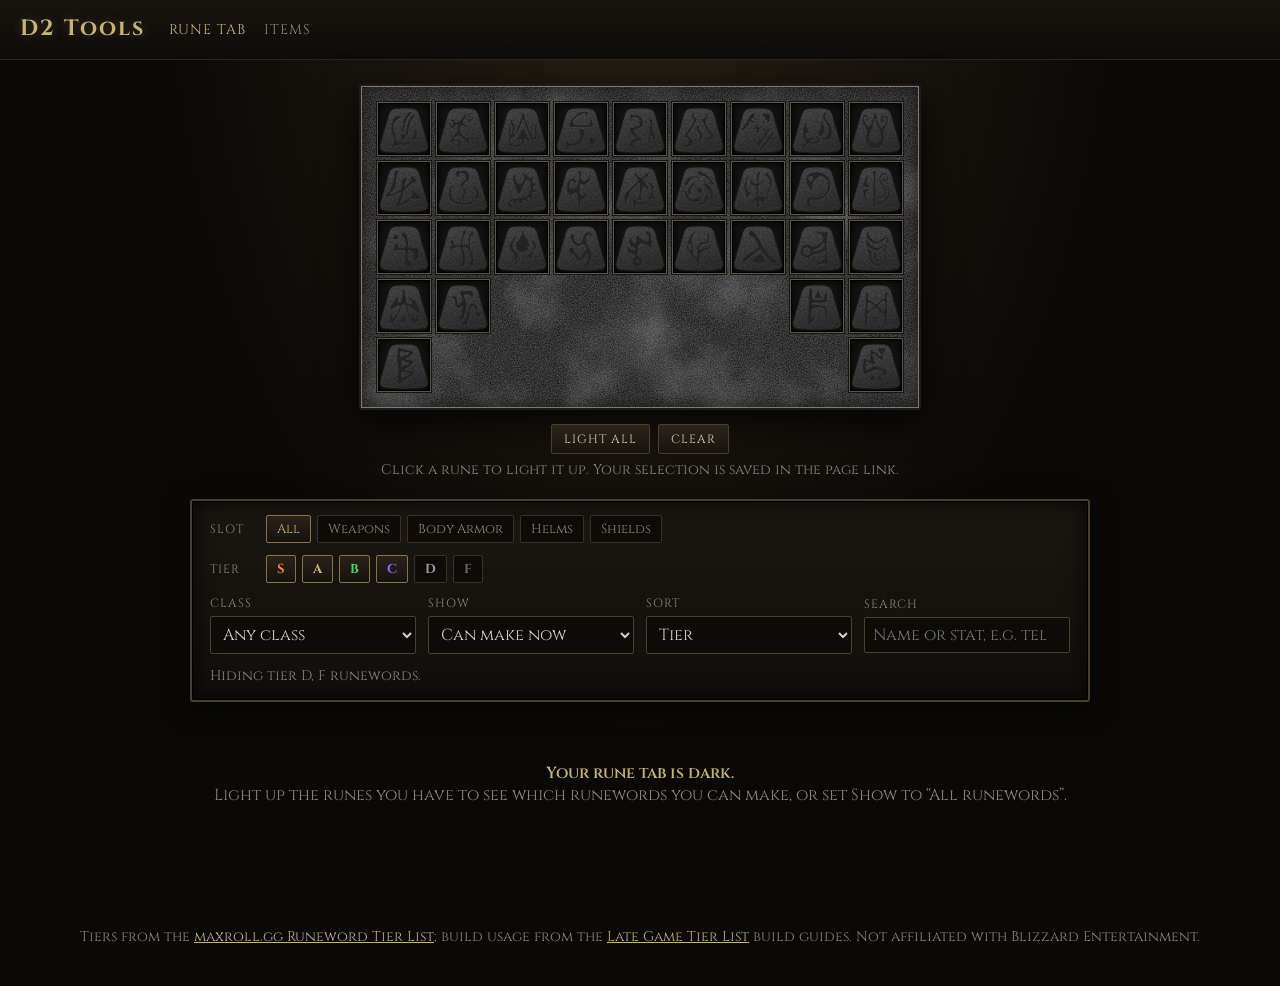
==== commit 599a8dda: "Add Items page with found tracking, build coverage and builds modal - items/: Uniques & Sets, Runewo" ====
--- a/runes/index.html
+++ b/runes/index.html
@@ -6,6 +6,7 @@
   <title>Rune Tab · D2 Tools</title>
   <meta name="description" content="Light up the runes you own and see which Diablo II: Resurrected runewords you can make.">
   <link rel="stylesheet" href="../assets/site.css">
+  <link rel="stylesheet" href="../assets/list.css">
   <link rel="stylesheet" href="runes.css">
   <script type="module" src="app.js"></script>
 </head>
@@ -14,6 +15,7 @@
     <a class="logo" href="../">D2 Tools</a>
     <nav>
       <a href="./" aria-current="page">Rune Tab</a>
+      <a href="../items/">Items</a>
     </nav>
   </header>
 
@@ -92,8 +94,8 @@
   </main>
 
   <footer class="site-footer">
-    Tiers and class usage from the <a href="https://maxroll.gg/d2/tierlists/runeword-tier-list">maxroll.gg Runeword Tier List</a>
-    and <a href="https://maxroll.gg/d2/tierlists/overall-tier-list">Late Game build guides</a>.
+    Tiers from the <a href="https://maxroll.gg/d2/tierlists/runeword-tier-list">maxroll.gg Runeword Tier List</a>;
+    build usage from the <a href="https://maxroll.gg/d2/tierlists/overall-tier-list">Late Game Tier List</a> build guides.
     Not affiliated with Blizzard Entertainment.
   </footer>
 </body>
--- a/assets/site.css
+++ b/assets/site.css
@@ -1,4 +1,14 @@
-@import url("https://fonts.googleapis.com/css2?family=Cinzel:wght@400;600;700&family=Crimson+Pro:wght@400;500;600&display=swap");
+@import url("https://fonts.googleapis.com/css2?family=Cinzel:wght@400;600;700&display=swap");
+
+/* The Diablo II font (Exocet) is used when installed on the viewer's
+   machine; otherwise Cinzel is the fallback. */
+@font-face {
+  font-family: "D2 Exocet";
+  src:
+    local("Exocet Blizzard Medium"), local("ExocetBlizzardMedium"),
+    local("Exocet Blizzard"), local("Exocet Heavy"), local("Exocet");
+  font-display: swap;
+}
 
 :root {
   --bg: #0a0907;
@@ -14,8 +24,9 @@
   --red: #d44a3a;
   --white: #e6e6e6;
   --gray: #8a8a8a;        /* socketed / base text */
-  --title-font: "Cinzel", "Trajan Pro", Georgia, serif;
-  --body-font: "Crimson Pro", Georgia, serif;
+  --set: #1ec81e;         /* set item text */
+  --title-font: "D2 Exocet", "Cinzel", Georgia, serif;
+  --body-font: "D2 Exocet", "Cinzel", Georgia, serif;
   color-scheme: dark;
 }
 
@@ -29,7 +40,8 @@
     var(--bg);
   color: var(--text);
   font-family: var(--body-font);
-  font-size: 17px;
+  font-size: 16px;
+  font-synthesis: none;
   line-height: 1.4;
   min-height: 100vh;
 }
@@ -98,3 +110,18 @@
   font-size: 14px;
   padding: 24px 16px 40px;
 }
+
+.btn {
+  font-family: var(--title-font);
+  font-size: 12px;
+  letter-spacing: 1px;
+  text-transform: uppercase;
+  color: var(--text);
+  background: linear-gradient(#2c251b, #17130e);
+  border: 1px solid var(--panel-edge);
+  padding: 6px 12px;
+  cursor: pointer;
+  border-radius: 2px;
+}
+
+.btn:hover { border-color: var(--panel-edge-hi); color: var(--gold); }
--- a/assets/list.css
+++ b/assets/list.css
@@ -0,0 +1,285 @@
+/* ---- Filters ------------------------------------------------------------- */
+
+.filters {
+  max-width: 900px;
+  margin: 0 auto 28px;
+  padding: 14px 18px;
+  display: grid;
+  gap: 12px;
+}
+
+.filter-row { display: flex; align-items: center; gap: 12px; flex-wrap: wrap; }
+
+.filter-label {
+  font-family: var(--title-font);
+  font-size: 12px;
+  letter-spacing: 1px;
+  text-transform: uppercase;
+  color: var(--muted);
+  min-width: 44px;
+}
+
+.filter-grid {
+  display: grid;
+  grid-template-columns: repeat(auto-fit, minmax(180px, 1fr));
+  gap: 12px;
+}
+
+.filter-grid label { display: grid; gap: 4px; }
+
+select, input[type="search"] {
+  font-family: var(--body-font);
+  font-size: 16px;
+  color: var(--text);
+  background: #0c0b08;
+  border: 1px solid var(--panel-edge);
+  padding: 6px 8px;
+  border-radius: 2px;
+  width: 100%;
+}
+
+select:focus, input:focus { outline: 1px solid var(--gold); }
+
+.chips { display: flex; flex-wrap: wrap; gap: 6px; }
+
+.chip {
+  font-family: var(--title-font);
+  font-size: 13px;
+  color: var(--muted);
+  background: #0c0b08;
+  border: 1px solid #3a3124;
+  padding: 4px 10px;
+  border-radius: 2px;
+  cursor: pointer;
+}
+
+.chip[aria-pressed="true"] {
+  color: var(--gold);
+  border-color: #8a7446;
+  background: linear-gradient(#2a2217, #16120d);
+}
+
+.chip .tier-letter { font-weight: 700; }
+
+.filter-note { margin: 0; font-size: 14px; color: var(--muted); }
+
+/* ---- Results ------------------------------------------------------------- */
+
+.slot-section { margin-bottom: 32px; }
+
+.slot-section h2 {
+  display: flex;
+  align-items: baseline;
+  gap: 10px;
+  font-size: 20px;
+  margin: 0 0 12px;
+  padding-bottom: 6px;
+  border-bottom: 1px solid #2b241a;
+}
+
+.slot-section h2 .count { font-size: 14px; color: var(--muted); font-family: var(--body-font); }
+
+.tiles {
+  display: grid;
+  grid-template-columns: repeat(auto-fill, minmax(270px, 1fr));
+  gap: 14px;
+  align-items: start;
+}
+
+.tile {
+  position: relative;
+  background: rgba(4, 4, 4, .92);
+  border: 1px solid #2c2c2c;
+  box-shadow: 0 4px 18px rgba(0,0,0,.6);
+  padding: 14px 14px 12px;
+  text-align: center;
+  font-family: var(--body-font);
+  font-size: 16px;
+  line-height: 1.3;
+}
+
+.tile.partial { opacity: .78; border-style: dashed; }
+
+.tile-name {
+  font-family: var(--title-font);
+  color: var(--gold);
+  font-size: 19px;
+  font-weight: 600;
+  margin: 0 22px 2px;
+}
+
+.tile-bases { color: var(--gray); font-size: 15px; }
+
+.tile-runes { color: var(--gold); margin: 4px 0; letter-spacing: .3px; }
+.tile-runes .missing { color: var(--red); }
+
+.tile-level { color: var(--white); font-size: 15px; }
+.tile-level.too-high { color: var(--red); }
+
+.tile-stats { list-style: none; padding: 0; margin: 8px 0 0; color: var(--magic); }
+.tile-stats li { margin: 1px 0; }
+
+.tile-note { color: var(--gray); font-size: 14px; font-style: italic; margin-top: 6px; }
+
+.tier-badge {
+  position: absolute;
+  top: 8px;
+  right: 8px;
+  width: 26px;
+  height: 26px;
+  display: grid;
+  place-items: center;
+  font-family: var(--title-font);
+  font-weight: 700;
+  font-size: 14px;
+  border: 1px solid currentColor;
+  border-radius: 2px;
+}
+
+.tier-S { color: #ff8a3d; }
+.tier-A { color: #c7b377; }
+.tier-B { color: #4fd06a; }
+.tier-C { color: #7878ff; }
+.tier-D { color: #9a9a9a; }
+.tier-F { color: #6a6a6a; }
+
+.tile-usage {
+  display: flex;
+  flex-wrap: wrap;
+  justify-content: center;
+  gap: 4px;
+  width: calc(100% + 16px);
+  margin: 10px -8px -4px;
+  padding: 8px 8px 6px;
+  font: inherit;
+  color: inherit;
+  background: none;
+  border: 0;
+  border-top: 1px solid #1f1f1f;
+  border-radius: 2px;
+  cursor: pointer;
+}
+
+.tile-usage:hover { background: #15130f; }
+.tile-usage:hover .use-chip { border-color: #4a3f2c; }
+.tile-usage:focus-visible { outline: 1px solid var(--gold); }
+
+.usage-total {
+  flex-basis: 100%;
+  font-size: 13px;
+  color: var(--muted);
+  margin-bottom: 2px;
+}
+
+.best-mark { color: var(--gold); }
+
+.use-chip {
+  font-size: 13px;
+  color: #b8b0a0;
+  background: #121110;
+  border: 1px solid #2a2722;
+  padding: 1px 7px;
+  border-radius: 10px;
+  white-space: nowrap;
+}
+
+.use-chip b { font-weight: 600; }
+
+.empty {
+  max-width: 900px;
+  margin: 0 auto;
+  text-align: center;
+  color: var(--muted);
+  padding: 32px 16px;
+}
+
+.empty strong { color: var(--gold); font-family: var(--title-font); font-weight: 600; }
+
+/* ---- Builds modal ---------------------------------------------------------- */
+
+.builds-modal {
+  width: min(560px, calc(100vw - 24px));
+  max-height: min(80vh, 760px);
+  padding: 0 18px 18px;
+  color: var(--text);
+  font-family: var(--body-font);
+  overflow: auto;
+}
+
+.builds-modal::backdrop { background: rgba(0, 0, 0, .7); }
+
+.bm-head {
+  position: sticky;
+  top: 0;
+  display: flex;
+  align-items: center;
+  justify-content: space-between;
+  gap: 12px;
+  margin: 0 -18px;
+  padding: 14px 18px 10px;
+  background: #15120e;
+  border-bottom: 1px solid #2b241a;
+}
+
+.bm-head h2 { margin: 0; font-size: 20px; }
+
+.bm-close {
+  font-size: 24px;
+  line-height: 1;
+  color: var(--muted);
+  background: none;
+  border: 0;
+  cursor: pointer;
+  padding: 0 4px;
+}
+.bm-close:hover { color: var(--gold); }
+
+.bm-note { font-size: 14px; color: var(--muted); margin: 12px 0; }
+
+.builds-modal h3 {
+  font-size: 15px;
+  margin: 16px 0 6px;
+  display: flex;
+  gap: 8px;
+  align-items: baseline;
+}
+.builds-modal h3 .count { font-size: 13px; color: var(--muted); font-family: var(--body-font); }
+
+.bm-list { list-style: none; margin: 0; padding: 0; display: grid; gap: 4px; }
+
+.bm-list a {
+  display: grid;
+  grid-template-columns: 22px 1fr auto auto;
+  align-items: center;
+  gap: 10px;
+  padding: 5px 8px;
+  color: var(--text);
+  text-decoration: none;
+  background: #0d0c0a;
+  border: 1px solid #25201a;
+  border-radius: 2px;
+}
+.bm-list a:hover { border-color: var(--panel-edge-hi); }
+.bm-list a:hover .bm-build { color: var(--gold); }
+
+.bm-build { font-size: 15px; }
+.bm-build::after { content: " ↗"; color: var(--muted); font-size: 12px; }
+.bm-muted { color: var(--muted); font-size: 13px; }
+.bm-slot { font-size: 13px; color: var(--muted); }
+
+.bm-role {
+  font-size: 12px;
+  padding: 0 6px;
+  border-radius: 8px;
+  border: 1px solid #3a3124;
+  white-space: nowrap;
+}
+.bm-role.best { color: var(--gold); border-color: #8a7446; }
+.bm-role.alt { color: var(--gray); }
+
+.tier-letter { font-family: var(--title-font); font-weight: 700; text-align: center; }
+
+@media (max-width: 480px) {
+  .bm-list a { grid-template-columns: 18px 1fr auto; }
+  .bm-slot { display: none; }
+}
--- a/runes/runes.css
+++ b/runes/runes.css
@@ -85,21 +85,6 @@
   margin: 14px 0 6px;
 }
 
-.btn {
-  font-family: var(--title-font);
-  font-size: 12px;
-  letter-spacing: 1px;
-  text-transform: uppercase;
-  color: var(--text);
-  background: linear-gradient(#2c251b, #17130e);
-  border: 1px solid var(--panel-edge);
-  padding: 6px 12px;
-  cursor: pointer;
-  border-radius: 2px;
-}
-
-.btn:hover { border-color: var(--panel-edge-hi); color: var(--gold); }
-
 .stash-hint {
   margin: 0 auto 20px;
   max-width: 600px;
@@ -111,181 +96,3 @@
 @media (max-width: 620px) {
   .stash { --gap: 3px; --cell: calc((100vw - 32px - 20px - 8 * var(--gap)) / 9); padding: 8px; }
 }
-
-
-/* ---- Filters ------------------------------------------------------------- */
-
-.filters {
-  max-width: 900px;
-  margin: 0 auto 28px;
-  padding: 14px 18px;
-  display: grid;
-  gap: 12px;
-}
-
-.filter-row { display: flex; align-items: center; gap: 12px; flex-wrap: wrap; }
-
-.filter-label {
-  font-family: var(--title-font);
-  font-size: 12px;
-  letter-spacing: 1px;
-  text-transform: uppercase;
-  color: var(--muted);
-  min-width: 44px;
-}
-
-.filter-grid {
-  display: grid;
-  grid-template-columns: repeat(auto-fit, minmax(180px, 1fr));
-  gap: 12px;
-}
-
-.filter-grid label { display: grid; gap: 4px; }
-
-select, input[type="search"] {
-  font-family: var(--body-font);
-  font-size: 16px;
-  color: var(--text);
-  background: #0c0b08;
-  border: 1px solid var(--panel-edge);
-  padding: 6px 8px;
-  border-radius: 2px;
-  width: 100%;
-}
-
-select:focus, input:focus { outline: 1px solid var(--gold); }
-
-.chips { display: flex; flex-wrap: wrap; gap: 6px; }
-
-.chip {
-  font-family: var(--title-font);
-  font-size: 13px;
-  color: var(--muted);
-  background: #0c0b08;
-  border: 1px solid #3a3124;
-  padding: 4px 10px;
-  border-radius: 2px;
-  cursor: pointer;
-}
-
-.chip[aria-pressed="true"] {
-  color: var(--gold);
-  border-color: #8a7446;
-  background: linear-gradient(#2a2217, #16120d);
-}
-
-.chip .tier-letter { font-weight: 700; }
-
-.filter-note { margin: 0; font-size: 14px; color: var(--muted); }
-
-/* ---- Results ------------------------------------------------------------- */
-
-.slot-section { margin-bottom: 32px; }
-
-.slot-section h2 {
-  display: flex;
-  align-items: baseline;
-  gap: 10px;
-  font-size: 20px;
-  margin: 0 0 12px;
-  padding-bottom: 6px;
-  border-bottom: 1px solid #2b241a;
-}
-
-.slot-section h2 .count { font-size: 14px; color: var(--muted); font-family: var(--body-font); }
-
-.tiles {
-  display: grid;
-  grid-template-columns: repeat(auto-fill, minmax(270px, 1fr));
-  gap: 14px;
-  align-items: start;
-}
-
-.tile {
-  position: relative;
-  background: rgba(4, 4, 4, .92);
-  border: 1px solid #2c2c2c;
-  box-shadow: 0 4px 18px rgba(0,0,0,.6);
-  padding: 14px 14px 12px;
-  text-align: center;
-  font-family: var(--body-font);
-  font-size: 16px;
-  line-height: 1.3;
-}
-
-.tile.partial { opacity: .78; border-style: dashed; }
-
-.tile-name {
-  font-family: var(--title-font);
-  color: var(--gold);
-  font-size: 19px;
-  font-weight: 600;
-  margin: 0 22px 2px;
-}
-
-.tile-bases { color: var(--gray); font-size: 15px; }
-
-.tile-runes { color: var(--gold); margin: 4px 0; letter-spacing: .3px; }
-.tile-runes .missing { color: var(--red); }
-
-.tile-level { color: var(--white); font-size: 15px; }
-.tile-level.too-high { color: var(--red); }
-
-.tile-stats { list-style: none; padding: 0; margin: 8px 0 0; color: var(--magic); }
-.tile-stats li { margin: 1px 0; }
-
-.tile-note { color: var(--gray); font-size: 14px; font-style: italic; margin-top: 6px; }
-
-.tier-badge {
-  position: absolute;
-  top: 8px;
-  right: 8px;
-  width: 26px;
-  height: 26px;
-  display: grid;
-  place-items: center;
-  font-family: var(--title-font);
-  font-weight: 700;
-  font-size: 14px;
-  border: 1px solid currentColor;
-  border-radius: 2px;
-}
-
-.tier-S { color: #ff8a3d; }
-.tier-A { color: #c7b377; }
-.tier-B { color: #4fd06a; }
-.tier-C { color: #7878ff; }
-.tier-D { color: #9a9a9a; }
-.tier-F { color: #6a6a6a; }
-
-.tile-usage {
-  margin-top: 10px;
-  padding-top: 8px;
-  border-top: 1px solid #1f1f1f;
-  display: flex;
-  flex-wrap: wrap;
-  justify-content: center;
-  gap: 4px;
-}
-
-.use-chip {
-  font-size: 13px;
-  color: #b8b0a0;
-  background: #121110;
-  border: 1px solid #2a2722;
-  padding: 1px 7px;
-  border-radius: 10px;
-  white-space: nowrap;
-}
-
-.use-chip b { font-weight: 600; }
-
-.empty {
-  max-width: 900px;
-  margin: 0 auto;
-  text-align: center;
-  color: var(--muted);
-  padding: 32px 16px;
-}
-
-.empty strong { color: var(--gold); font-family: var(--title-font); font-weight: 600; }
